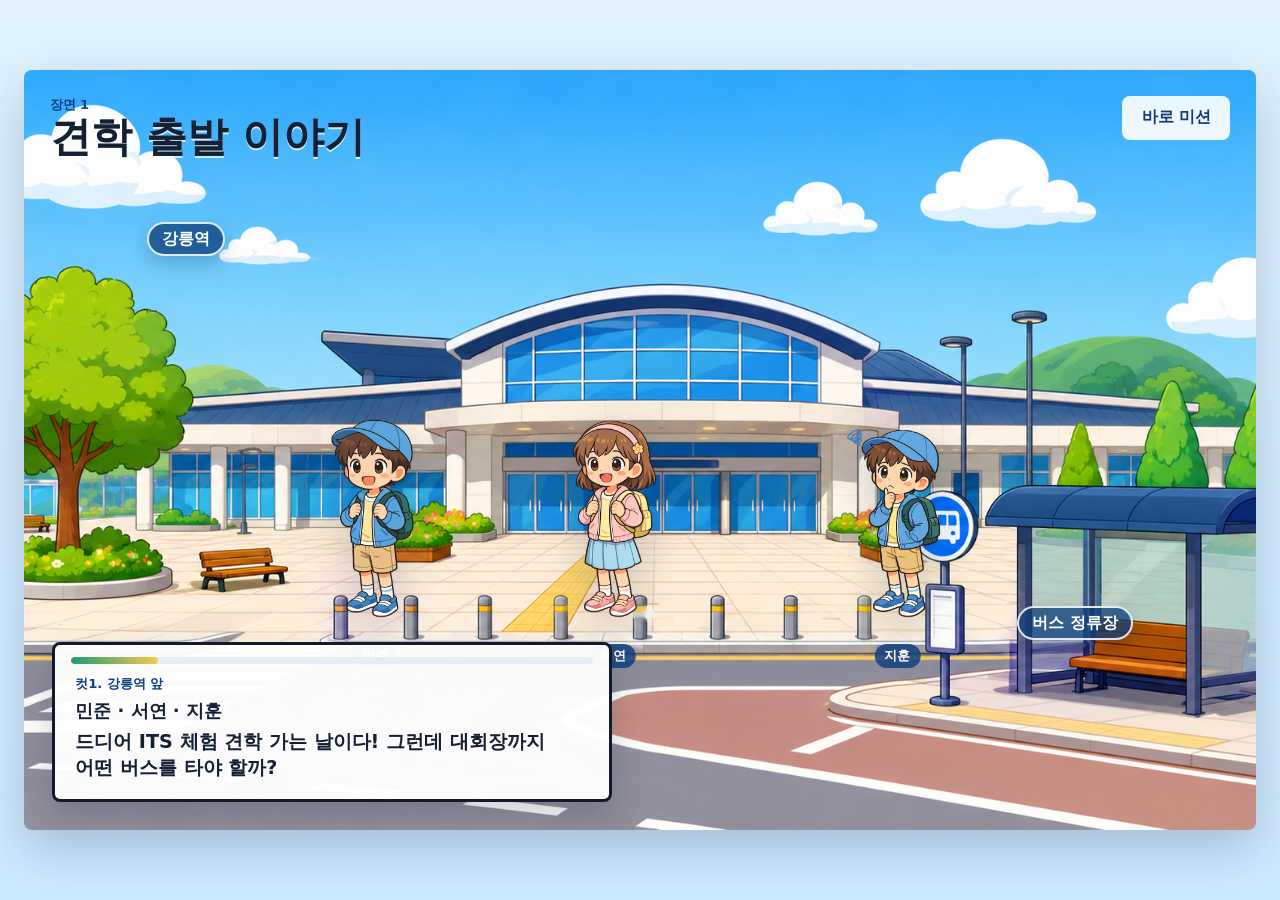
==== index.html @ 685bdf92 "Deploy lesson 1 simulation" ====
<!doctype html>
<html lang="ko">
  <head>
    <meta charset="utf-8" />
    <meta name="viewport" content="width=device-width, initial-scale=1" />
    <title>1차시 시뮬레이션 - 버스 안내 탐정</title>
    <link rel="stylesheet" href="./styles.css" />
  </head>
  <body>
    <main class="app" aria-live="polite">
      <section class="scene" aria-label="강릉역 버스 도착 안내 시뮬레이션">
        <section class="intro-scene" id="introScene" aria-label="장면 1 견학 출발 오프닝" data-cut="0">
          <img
            class="opening-bg"
            src="./assets/period1_bg_gangneung_station_busstop_16x9.png"
            alt="강릉역 앞 버스정류장"
          />

          <div class="opening-top">
            <div>
              <p class="kicker">장면 1</p>
              <h1>견학 출발 이야기</h1>
            </div>
            <button class="plain-button skip-button" type="button" id="skipOpening">바로 미션</button>
          </div>

          <div class="opening-stage" aria-label="견학 출발 애니메이션">
            <div class="opening-label station">강릉역</div>
            <div class="opening-label stop">버스 정류장</div>

            <div class="opening-students" aria-hidden="true">
              <figure class="student minjun">
                <img src="./assets/opening/scene1_student_boy_idle.png" alt="" />
                <figcaption>민준</figcaption>
              </figure>
              <figure class="student seoyeon">
                <img src="./assets/opening/scene1_student_girl_idle.png" alt="" />
                <figcaption>서연</figcaption>
              </figure>
              <figure class="student jihun">
                <img src="./assets/opening/scene1_student_boy_thinking.png" alt="" />
                <figcaption>지훈</figcaption>
              </figure>
            </div>

            <div class="question-cloud">
              <span>버스는 어디 있지?</span>
              <span>언제 도착하지?</span>
              <span>잘못 타면 어떡하지?</span>
            </div>

            <div class="opening-helper" aria-hidden="true">
              <img src="./assets/common_character_traffic_helper_default.svg" alt="" />
            </div>

            <div class="its-flow" aria-hidden="true">
              <div class="flow-node bus-node">
                <img src="./assets/opening/scene1_mini_bus_blue.png" alt="" />
                <span>버스</span>
              </div>
              <div class="flow-line first"></div>
              <img class="signal-wave wave-one" src="./assets/opening/scene1_signal_wave.png" alt="" />
              <div class="flow-node center-node">
                <img src="./assets/opening/scene1_control_center_icon.png" alt="" />
                <span>관제센터</span>
              </div>
              <div class="flow-line second"></div>
              <img class="signal-wave wave-two" src="./assets/opening/scene1_signal_wave.png" alt="" />
              <div class="flow-node board-node">
                <img src="./assets/opening/scene1_bus_arrival_board.png" alt="" />
                <span>도착 안내판</span>
              </div>
            </div>

            <div class="mission-pop">
              <img src="./assets/opening/scene1_mission_popup_cutout.png" alt="" />
              <div>
                <p>오늘의 미션</p>
                <strong>대회장으로 가는 버스를 찾아라!</strong>
                <button class="plain-button primary start-button" type="button" id="startScene">시작하기</button>
              </div>
              <img class="start-glow" src="./assets/opening/scene1_start_glow.png" alt="" />
            </div>
          </div>

          <aside class="opening-dialogue" aria-live="polite">
            <div class="opening-progress"><span id="openingProgress"></span></div>
            <p id="openingCutLabel">컷1. 강릉역 앞</p>
            <strong id="openingSpeaker">민준</strong>
            <span id="openingLine">드디어 ITS 체험 견학 가는 날이다!</span>
          </aside>
        </section>

        <section class="simulation-scene" id="simulationScene" aria-label="장면 2 시뮬레이션" hidden>
          <img
            class="scene-bg"
            src="./assets/period1_bg_gangneung_station_busstop_16x9.png"
            alt="강릉역 앞 버스정류장"
          />

          <div class="topbar">
            <div>
              <p class="kicker">장면 2</p>
              <h1>강릉역 버스 도착 안내 체험하기</h1>
            </div>
          </div>

          <div class="flow-layout">
            <section class="guide" aria-label="교통 도우미 안내">
              <div class="flow-step">안내인</div>
              <div class="guide-portrait">
                <img id="helperImage" src="./assets/common_character_traffic_helper_default.svg" alt="교통 도우미" />
              </div>
              <div class="speech">
                <p id="helperLine">안녕! 나는 강릉 교통 도우미야. 버스가 어떻게 움직이는지 같이 알아보자!</p>
              </div>
            </section>

            <section class="mission-panel" aria-label="인터랙티브 미션">
              <div class="mission-main">
                <div class="flow-step">인터랙티브</div>
                <div class="mission-head">
                  <img id="missionIcon" src="./assets/icon_objects_svg/icon_object_05.svg" alt="" />
                  <div>
                    <p id="missionKind">버스 위치 정보</p>
                    <h2 id="missionTitle">내가 탈 버스를 찾아요</h2>
                  </div>
                </div>
                <p id="missionCopy">대회장으로 가는 버스를 골라 주세요.</p>
                <div id="missionBody" class="mission-body"></div>
              </div>

              <aside class="result-panel" aria-label="결과 확인">
                <div class="result-title">
                  <span class="flow-step">결과 확인</span>
                  <div class="progress" aria-label="미션 진행률">
                    <span id="missionLabel">미션 1 / 4</span>
                    <div class="progress-track"><span id="progressBar"></span></div>
                  </div>
                </div>
                <div class="monitor" aria-label="관제센터 모니터">
                  <div class="monitor-screen">
                    <p>관제센터</p>
                    <strong id="monitorStatus">대기 중</strong>
                    <span id="monitorHint">버스 신호를 기다리고 있어요.</span>
                  </div>
                </div>
              </aside>
            </section>
          </div>
        </section>

        <div id="toast" class="toast" role="status" aria-live="assertive"></div>
      </section>
    </main>

    <script src="./script.js"></script>
  </body>
</html>
---- styles.css ----
:root {
  color-scheme: light;
  --ink: #142033;
  --muted: #536176;
  --panel: rgba(255, 255, 255, 0.95);
  --line: rgba(20, 32, 51, 0.14);
  --blue: #1269d3;
  --blue-deep: #0b3f8a;
  --green: #1d9d72;
  --yellow: #f8c94d;
  --coral: #f36c5f;
  --shadow: 0 18px 50px rgba(5, 28, 62, 0.22);
}

* {
  box-sizing: border-box;
}

html,
body {
  width: 100%;
  min-height: 100%;
  margin: 0;
}

body {
  overflow-x: hidden;
  color: var(--ink);
  background: #d7ecff;
  font-family:
    "Pretendard",
    "Noto Sans KR",
    "Malgun Gothic",
    system-ui,
    sans-serif;
}

button {
  font: inherit;
}

[hidden] {
  display: none !important;
}

.app {
  min-height: 100vh;
  display: grid;
  place-items: center;
  padding: clamp(10px, 2vw, 24px);
  background:
    linear-gradient(180deg, rgba(255, 255, 255, 0.42), rgba(255, 255, 255, 0)),
    #cdeaff;
}

.scene {
  position: relative;
  width: min(100%, 1500px);
  min-height: 760px;
  aspect-ratio: 16 / 9;
  overflow: hidden;
  border-radius: 8px;
  background: #9ed6ff;
  box-shadow: var(--shadow);
}

.intro-scene,
.simulation-scene {
  position: relative;
  min-height: 760px;
}

.intro-scene {
  min-width: 0;
  overflow: hidden;
  display: grid;
  grid-template-columns: minmax(0, 1.45fr) minmax(320px, 0.78fr);
  gap: 0;
  background: #dff1ff;
}

.intro-visual {
  position: relative;
  min-width: 0;
  overflow: hidden;
}

.intro-visual::after {
  content: "";
  position: absolute;
  inset: 0;
  background: linear-gradient(90deg, rgba(8, 28, 56, 0.02), rgba(8, 28, 56, 0.18));
  pointer-events: none;
}

.intro-visual img {
  width: 100%;
  height: 100%;
  object-fit: cover;
}

.intro-caption {
  position: absolute;
  z-index: 2;
  min-height: 36px;
  display: inline-flex;
  align-items: center;
  padding: 0 14px;
  border: 2px solid rgba(255, 255, 255, 0.86);
  border-radius: 999px;
  color: #ffffff;
  background: rgba(13, 62, 122, 0.72);
  box-shadow: 0 8px 18px rgba(2, 24, 52, 0.2);
  font-weight: 900;
}

.intro-caption.station {
  left: 12%;
  top: 18%;
}

.intro-caption.stop {
  right: 10%;
  bottom: 24%;
}

.intro-caption.display {
  right: 22%;
  bottom: 38%;
}

.intro-copy {
  min-width: 0;
  display: grid;
  align-content: center;
  gap: 18px;
  padding: clamp(28px, 4vw, 58px);
  background: rgba(255, 255, 255, 0.96);
}

.intro-copy h1 {
  margin: 2px 0 0;
  font-size: clamp(30px, 2.9vw, 42px);
  line-height: 1.06;
  letter-spacing: 0;
  word-break: keep-all;
}

.topbar h1 {
  margin: 2px 0 0;
  font-size: clamp(30px, 3.2vw, 48px);
  line-height: 1.06;
  letter-spacing: 0;
  word-break: keep-all;
}

.intro-copy p:not(.kicker) {
  margin: 0;
  color: var(--muted);
  font-size: clamp(17px, 1.45vw, 22px);
  line-height: 1.55;
  word-break: keep-all;
}

.intro-copy ul {
  display: grid;
  gap: 10px;
  margin: 0;
  padding: 0;
  list-style: none;
}

.intro-copy li {
  min-width: 0;
  min-height: 42px;
  display: flex;
  align-items: center;
  padding: 0 14px;
  border-radius: 8px;
  color: #123b72;
  background: #e8f3ff;
  font-weight: 900;
}

.simulation-scene {
  display: flex;
  flex-direction: column;
  gap: 18px;
  padding: clamp(18px, 2vw, 28px);
}

.simulation-scene::before {
  content: "";
  position: absolute;
  inset: 0;
  z-index: 1;
  background:
    linear-gradient(90deg, rgba(238, 248, 255, 0.9), rgba(238, 248, 255, 0.74) 42%, rgba(238, 248, 255, 0.86)),
    linear-gradient(180deg, rgba(255, 255, 255, 0.32), rgba(255, 255, 255, 0.16));
  pointer-events: none;
}

.scene-bg {
  position: absolute;
  inset: 0;
  width: 100%;
  height: 100%;
  object-fit: cover;
  opacity: 0.46;
  filter: saturate(0.94);
  user-select: none;
  pointer-events: none;
}

.topbar,
.flow-layout {
  position: relative;
  z-index: 2;
}

.topbar {
  display: flex;
  align-items: flex-start;
  justify-content: space-between;
  gap: 16px;
}

.kicker,
#missionKind,
.monitor-screen p,
.flow-step {
  margin: 0;
  color: var(--blue-deep);
  font-size: 13px;
  font-weight: 900;
  letter-spacing: 0;
}

.flow-layout {
  flex: 1;
  min-height: 0;
  display: grid;
  grid-template-columns: minmax(270px, 0.47fr) minmax(680px, 1fr);
  gap: clamp(14px, 1.6vw, 22px);
  align-items: stretch;
}

.guide,
.mission-panel {
  min-width: 0;
  border: 1px solid var(--line);
  border-radius: 8px;
  background: var(--panel);
  box-shadow: 0 14px 34px rgba(5, 28, 62, 0.15);
  backdrop-filter: blur(10px);
}

.flow-step {
  display: inline-flex;
  width: fit-content;
  min-height: 30px;
  align-items: center;
  padding: 0 10px;
  border-radius: 999px;
  background: #e8f3ff;
}

.guide {
  display: flex;
  flex-direction: column;
  gap: 14px;
  padding: 18px;
}

.guide-portrait {
  flex: 1;
  min-height: 260px;
  display: grid;
  place-items: end center;
}

.guide-portrait img {
  width: min(78%, 240px);
  max-height: 345px;
  object-fit: contain;
  filter: drop-shadow(0 10px 18px rgba(0, 27, 56, 0.18));
}

.speech {
  min-width: 0;
  min-height: 138px;
  padding: 17px;
  border: 3px solid #121a2b;
  border-radius: 8px;
  background: #ffffff;
  box-shadow: 0 10px 22px rgba(4, 28, 58, 0.14);
}

.speech p {
  margin: 0;
  font-size: clamp(15px, 1.18vw, 18px);
  line-height: 1.42;
  font-weight: 900;
  word-break: keep-all;
  overflow-wrap: break-word;
}

.mission-panel {
  display: grid;
  grid-template-rows: minmax(0, 1fr) auto;
  gap: 16px;
  padding: 18px;
}

.mission-main {
  min-height: 0;
  display: grid;
  grid-template-rows: auto auto auto 1fr;
  gap: 12px;
}

.mission-head {
  display: grid;
  grid-template-columns: 58px minmax(0, 1fr);
  align-items: center;
  gap: 12px;
}

.mission-head img {
  width: 58px;
  height: 58px;
  object-fit: contain;
}

h2 {
  margin: 2px 0 0;
  font-size: clamp(24px, 2.2vw, 34px);
  line-height: 1.1;
  letter-spacing: 0;
}

#missionCopy {
  min-height: 28px;
  margin: 0;
  color: var(--muted);
  font-size: 16px;
  line-height: 1.35;
  word-break: keep-all;
  overflow-wrap: break-word;
}

.mission-body {
  min-height: 0;
  display: grid;
  align-content: start;
}

.result-panel {
  min-height: 140px;
  display: grid;
  grid-template-columns: minmax(210px, 0.34fr) minmax(360px, 1fr);
  gap: 16px;
  align-items: center;
  padding: 16px;
  border: 1px solid rgba(18, 105, 211, 0.14);
  border-radius: 8px;
  background: linear-gradient(180deg, #ffffff, #f7fbff);
  box-shadow: inset 0 0 0 1px rgba(255, 255, 255, 0.72);
}

.result-title {
  display: grid;
  gap: 12px;
}

.progress {
  padding: 13px;
  border: 1px solid var(--line);
  border-radius: 8px;
  background: #ffffff;
}

.progress span:first-child {
  display: block;
  margin-bottom: 9px;
  font-weight: 900;
}

.progress-track {
  height: 12px;
  overflow: hidden;
  border-radius: 999px;
  background: #e6edf5;
}

.progress-track span {
  display: block;
  width: 25%;
  height: 100%;
  border-radius: inherit;
  background: linear-gradient(90deg, var(--green), var(--yellow));
  transition: width 240ms ease;
}

.monitor {
  position: relative;
  width: 100%;
  min-height: 104px;
  border: 6px solid #1873d1;
  border-radius: 18px;
  background: linear-gradient(180deg, #ffffff, #eef7ff);
  box-shadow:
    inset 0 0 0 4px #d8efff,
    0 12px 24px rgba(7, 47, 94, 0.14);
}

.monitor::before {
  content: "";
  position: absolute;
  top: -18px;
  left: 50%;
  width: 122px;
  height: 24px;
  border-radius: 14px 14px 6px 6px;
  background: #0d62b8;
  transform: translateX(-50%);
  box-shadow: inset 0 -4px 0 rgba(0, 0, 0, 0.12);
}

.monitor::after {
  content: "";
  position: absolute;
  top: -9px;
  left: 50%;
  width: 9px;
  height: 9px;
  border-radius: 50%;
  background: var(--green);
  transform: translateX(-50%);
  box-shadow:
    -24px 0 0 var(--yellow),
    24px 0 0 var(--coral);
}

.monitor-screen {
  position: absolute;
  inset: 16% 10% 12%;
  display: grid;
  align-content: center;
  gap: 3px;
  text-align: center;
}

.monitor-screen strong {
  color: var(--blue-deep);
  font-size: clamp(20px, 2.1vw, 30px);
}

.monitor-screen span {
  color: var(--muted);
  font-size: clamp(12px, 1.1vw, 15px);
  line-height: 1.25;
}

.bus-grid {
  display: grid;
  grid-template-columns: repeat(3, minmax(0, 1fr));
  gap: 14px;
  align-self: start;
  align-content: start;
}

.bus-card,
.choice-card,
.signal-button,
.word-card,
.slot,
.plain-button {
  border: 0;
  border-radius: 8px;
  cursor: pointer;
  transition:
    transform 160ms ease,
    box-shadow 160ms ease,
    border-color 160ms ease,
    background-color 160ms ease;
}

.bus-card {
  min-height: 230px;
  display: grid;
  align-content: center;
  justify-items: center;
  gap: 10px;
  padding: 18px 12px;
  color: #0b3368;
  background: #ffffff;
  border: 2px solid #d2e1f1;
  box-shadow: 0 7px 18px rgba(18, 105, 211, 0.14);
}

.bus-card:hover,
.choice-card:hover,
.signal-button:hover,
.word-card:hover,
.plain-button:hover {
  transform: translateY(-2px);
}

.bus-icon {
  position: relative;
  width: 86px;
  height: 46px;
  border-radius: 12px 12px 8px 8px;
  background: linear-gradient(180deg, #2a89ee, #0f5ebd);
  box-shadow: inset 0 -6px 0 rgba(3, 33, 88, 0.12);
}

.bus-card:nth-child(2) .bus-icon {
  background: linear-gradient(180deg, #f9bd40, #e4792d);
}

.bus-card:nth-child(3) .bus-icon {
  background: linear-gradient(180deg, #48c28a, #14745d);
}

.bus-icon::before,
.bus-icon::after {
  content: "";
  position: absolute;
  bottom: -7px;
  width: 14px;
  height: 14px;
  border-radius: 50%;
  background: #1f2d44;
  box-shadow: inset 0 0 0 3px #cad5df;
}

.bus-icon::before {
  left: 12px;
}

.bus-icon::after {
  right: 12px;
}

.bus-window {
  position: absolute;
  top: 8px;
  left: 9px;
  right: 9px;
  height: 16px;
  border-radius: 4px;
  background: repeating-linear-gradient(90deg, #d8f3ff 0 15px, #88c6eb 15px 19px);
}

.bus-card strong {
  font-size: 23px;
}

.bus-card span {
  color: var(--muted);
  font-size: 14px;
}

.map-board {
  min-height: 300px;
  display: grid;
  grid-template-columns: 1fr 160px;
  gap: 14px;
}

.route-map {
  position: relative;
  min-height: 300px;
  overflow: hidden;
  border: 2px solid #c9d9e9;
  border-radius: 8px;
  background:
    linear-gradient(rgba(255, 255, 255, 0.72), rgba(255, 255, 255, 0.72)),
    url("./assets/road_tiles_svg/road_tile_04.svg") center / cover;
}

.signal-line {
  position: absolute;
  left: 24%;
  top: 50%;
  width: 58%;
  height: 5px;
  opacity: 0;
  background: repeating-linear-gradient(90deg, var(--yellow) 0 14px, transparent 14px 24px);
  transform: translateY(-50%);
  transition: opacity 180ms ease;
}

.signal-line.is-active {
  opacity: 1;
  animation: signalMove 800ms linear infinite;
}

@keyframes signalMove {
  from {
    background-position-x: 0;
  }

  to {
    background-position-x: 48px;
  }
}

.signal-button {
  position: absolute;
  width: 86px;
  height: 78px;
  display: grid;
  place-items: center;
  color: #0e315f;
  background: #ffffff;
  border: 2px solid #bfd7ee;
  box-shadow: 0 8px 18px rgba(14, 49, 95, 0.16);
}

.signal-button img {
  width: 48px;
  height: 48px;
}

.signal-button[data-target="bus"] {
  left: 8%;
  top: 50%;
  transform: translateY(-50%);
}

.signal-button[data-target="center"] {
  left: 42%;
  top: 18%;
}

.signal-button[data-target="display"] {
  right: 8%;
  bottom: 18%;
}

.signal-button.is-done {
  border-color: var(--green);
  background: #e9fff5;
}

.signal-list {
  display: grid;
  gap: 8px;
  align-content: center;
}

.signal-list div {
  min-height: 50px;
  padding: 11px;
  border-radius: 8px;
  color: var(--muted);
  background: #eef5fb;
  font-weight: 900;
}

.signal-list .is-on {
  color: #0a5b42;
  background: #dbfff1;
}

.sign-panel {
  display: grid;
  grid-template-columns: 1fr;
  gap: 12px;
  align-content: start;
}

.display-board {
  min-height: 108px;
  padding: 14px;
  border: 4px solid #2d4164;
  border-radius: 8px;
  color: #f8e46c;
  background: #172238;
  box-shadow: inset 0 0 18px rgba(0, 0, 0, 0.3);
}

.slots {
  display: grid;
  grid-template-columns: repeat(4, minmax(0, 1fr));
  gap: 9px;
}

.slot {
  min-height: 64px;
  display: grid;
  place-items: center;
  border: 2px dashed rgba(248, 228, 108, 0.46);
  color: #fff5b0;
  background: rgba(255, 255, 255, 0.05);
  font-weight: 900;
  text-align: center;
}

.slot.is-filled {
  border-style: solid;
  background: rgba(248, 228, 108, 0.14);
}

.card-tray {
  display: grid;
  grid-template-columns: repeat(4, minmax(0, 1fr));
  gap: 9px;
}

.word-card {
  min-height: 58px;
  padding: 8px;
  color: #442500;
  background: #ffe087;
  box-shadow: 0 6px 14px rgba(131, 77, 10, 0.16);
  font-weight: 900;
}

.word-card[aria-disabled="true"] {
  opacity: 0.42;
  cursor: default;
  transform: none;
}

.sign-actions {
  display: flex;
  gap: 8px;
}

.plain-button {
  min-height: 44px;
  padding: 0 16px;
  color: #123b72;
  background: #e8f1fb;
  font-weight: 900;
}

.plain-button.primary {
  color: #ffffff;
  background: var(--blue);
}

.start-button {
  width: fit-content;
  min-height: 52px;
  padding: 0 22px;
  font-size: 18px;
}

.choice-grid {
  display: grid;
  grid-template-columns: repeat(2, minmax(0, 1fr));
  gap: 14px;
  align-content: start;
}

.choice-card {
  min-height: 220px;
  display: grid;
  align-content: center;
  justify-items: center;
  gap: 12px;
  padding: 16px;
  color: var(--ink);
  text-align: center;
  background: #ffffff;
  border: 2px solid #d5e2ef;
  box-shadow: 0 7px 18px rgba(18, 105, 211, 0.14);
}

.choice-card img {
  width: 70px;
  height: 70px;
  object-fit: contain;
}

.choice-card strong {
  font-size: 20px;
}

.choice-card span {
  color: var(--muted);
  font-size: 15px;
  line-height: 1.35;
}

.finish {
  min-height: 230px;
  display: grid;
  grid-template-columns: 150px 1fr;
  align-items: center;
  gap: 18px;
}

.finish img {
  width: 150px;
  height: 150px;
  object-fit: contain;
}

.finish strong {
  display: block;
  margin-bottom: 8px;
  font-size: 30px;
}

.finish p {
  margin: 0 0 14px;
  color: var(--muted);
  line-height: 1.35;
}

.toast {
  position: absolute;
  left: 50%;
  top: 104px;
  z-index: 10;
  max-width: min(520px, calc(100% - 32px));
  padding: 12px 16px;
  border-radius: 8px;
  color: #ffffff;
  background: rgba(20, 32, 51, 0.92);
  box-shadow: 0 12px 26px rgba(12, 25, 44, 0.22);
  transform: translate(-50%, -10px);
  opacity: 0;
  pointer-events: none;
  transition:
    opacity 160ms ease,
    transform 160ms ease;
  font-weight: 900;
  text-align: center;
}

.toast.is-visible {
  opacity: 1;
  transform: translate(-50%, 0);
}

.pulse {
  animation: pulse 520ms ease;
}

@keyframes pulse {
  0%,
  100% {
    transform: scale(1);
  }

  50% {
    transform: scale(1.03);
  }
}

@media (max-width: 1120px) {
  .scene,
  .intro-scene,
  .simulation-scene {
    min-height: 920px;
    aspect-ratio: auto;
  }

  .intro-scene {
    grid-template-columns: 1fr;
  }

  .intro-visual {
    min-height: 480px;
  }

  .flow-layout {
    grid-template-columns: minmax(220px, 0.72fr) minmax(480px, 1fr);
  }

  .guide-portrait {
    min-height: 190px;
  }

  .guide-portrait img {
    width: min(66%, 190px);
  }

  .result-panel {
    grid-template-columns: 1fr;
  }
}

@media (max-width: 760px) {
  .app {
    padding: 0;
  }

  .scene,
  .intro-scene,
  .simulation-scene {
    width: 100%;
    min-height: 100vh;
    border-radius: 0;
    aspect-ratio: auto;
  }

  .intro-visual {
    min-height: 330px;
  }

  .intro-copy {
    padding: 22px 16px 28px;
  }

  .intro-copy h1,
  .topbar h1 {
    font-size: 25px;
  }

  .intro-copy p:not(.kicker) {
    font-size: 16px;
  }

  .intro-caption {
    min-height: 30px;
    padding: 0 10px;
    font-size: 13px;
  }

  .intro-caption.stop {
    display: none;
  }

  .intro-caption.display {
    display: none;
  }

  .simulation-scene {
    padding: 14px;
  }

  .simulation-scene::before {
    background: rgba(238, 248, 255, 0.88);
  }

  .scene-bg {
    height: 280px;
    object-position: center top;
  }

  .flow-layout {
    display: flex;
    flex-direction: column;
    gap: 12px;
  }

  .guide,
  .mission-panel {
    padding: 14px;
  }

  .guide {
    display: grid;
    grid-template-columns: 72px 1fr;
    align-items: center;
  }

  .guide .flow-step {
    grid-column: 1 / -1;
  }

  .guide-portrait {
    min-height: 96px;
    place-items: center;
  }

  .guide-portrait img {
    width: 72px;
  }

  .speech {
    min-height: 82px;
    padding: 12px;
  }

  .speech p {
    font-size: 13px;
    word-break: normal;
    overflow-wrap: anywhere;
    line-break: anywhere;
  }

  .mission-panel {
    display: grid;
    grid-template-rows: auto auto;
  }

  .mission-head {
    grid-template-columns: 44px 1fr;
  }

  .mission-head img {
    width: 44px;
    height: 44px;
  }

  h2 {
    font-size: 23px;
  }

  #missionCopy {
    font-size: 14px;
    word-break: normal;
    overflow-wrap: anywhere;
    line-break: anywhere;
  }

  .bus-grid,
  .choice-grid {
    grid-template-columns: 1fr;
  }

  .bus-card {
    min-height: 88px;
    grid-template-columns: 92px 1fr;
    justify-items: start;
    text-align: left;
  }

  .map-board {
    grid-template-columns: 1fr;
    min-height: auto;
  }

  .route-map {
    min-height: 220px;
  }

  .signal-list,
  .card-tray,
  .slots {
    grid-template-columns: repeat(2, minmax(0, 1fr));
  }

  .result-panel {
    grid-template-columns: 1fr;
    min-height: auto;
  }

  .monitor {
    min-height: 96px;
  }

  .choice-card {
    min-height: 150px;
  }

  .finish {
    min-height: 160px;
    grid-template-columns: 96px 1fr;
  }

  .finish img {
    width: 96px;
    height: 96px;
  }
}

.intro-scene {
  position: relative;
  min-width: 0;
  min-height: 760px;
  display: block;
  overflow: hidden;
  background: #9ed6ff;
}

.opening-bg {
  position: absolute;
  inset: 0;
  width: 100%;
  height: 100%;
  object-fit: cover;
  user-select: none;
  pointer-events: none;
}

.opening-top {
  position: absolute;
  top: clamp(18px, 2vw, 28px);
  left: clamp(18px, 2vw, 28px);
  right: clamp(18px, 2vw, 28px);
  z-index: 8;
  display: flex;
  align-items: flex-start;
  justify-content: space-between;
  gap: 16px;
}

.opening-top h1 {
  margin: 2px 0 0;
  font-size: clamp(30px, 3.2vw, 48px);
  line-height: 1.05;
  letter-spacing: 0;
  text-shadow: 0 2px 0 rgba(255, 255, 255, 0.72);
}

.skip-button {
  min-width: 108px;
  background: rgba(255, 255, 255, 0.9);
}

.opening-stage {
  position: absolute;
  inset: 0;
  z-index: 2;
}

.opening-label {
  position: absolute;
  z-index: 3;
  min-height: 34px;
  display: inline-flex;
  align-items: center;
  padding: 0 13px;
  border: 2px solid rgba(255, 255, 255, 0.86);
  border-radius: 999px;
  color: #ffffff;
  background: rgba(13, 62, 122, 0.76);
  box-shadow: 0 8px 18px rgba(2, 24, 52, 0.2);
  font-weight: 900;
}

.opening-label.station {
  left: 10%;
  top: 20%;
}

.opening-label.stop {
  right: 10%;
  bottom: 25%;
}

.opening-students {
  position: absolute;
  left: 50%;
  bottom: 162px;
  z-index: 5;
  width: min(760px, 58vw);
  height: 285px;
  transform: translateX(-50%);
}

.student {
  position: absolute;
  bottom: 0;
  margin: 0;
  display: grid;
  justify-items: center;
  gap: 4px;
  opacity: 1;
  transform: translateY(0);
  transition:
    opacity 420ms ease,
    transform 420ms ease;
}

.student img {
  height: 230px;
  object-fit: contain;
  filter: drop-shadow(0 10px 20px rgba(1, 31, 62, 0.2));
}

.student figcaption {
  min-height: 24px;
  display: inline-flex;
  align-items: center;
  padding: 0 10px;
  border-radius: 999px;
  color: #ffffff;
  background: rgba(15, 65, 128, 0.84);
  font-size: 13px;
  font-weight: 900;
}

.student.minjun {
  left: 4%;
  animation: enterLeft 520ms ease-out both;
}

.student.seoyeon {
  left: 36%;
  animation: enterBottom 520ms 90ms ease-out both;
}

.student.jihun {
  right: 5%;
  animation: enterRight 520ms 180ms ease-out both;
}

@keyframes enterLeft {
  from {
    opacity: 0;
    transform: translateX(-120px);
  }
}

@keyframes enterRight {
  from {
    opacity: 0;
    transform: translateX(120px);
  }
}

@keyframes enterBottom {
  from {
    opacity: 0;
    transform: translateY(80px);
  }
}

.question-cloud {
  position: absolute;
  left: 50%;
  top: 120px;
  z-index: 7;
  width: min(760px, calc(100% - 80px));
  display: grid;
  grid-template-columns: repeat(3, minmax(0, 1fr));
  gap: 12px;
  opacity: 0;
  transform: translate(-50%, -14px);
  transition:
    opacity 360ms ease,
    transform 360ms ease;
}

.question-cloud span {
  min-height: 58px;
  display: grid;
  place-items: center;
  padding: 10px;
  border: 3px solid #121a2b;
  border-radius: 8px;
  background: rgba(255, 255, 255, 0.96);
  box-shadow: 0 12px 24px rgba(4, 28, 58, 0.16);
  font-weight: 900;
  text-align: center;
}

.opening-helper {
  position: absolute;
  left: 5%;
  bottom: 150px;
  z-index: 6;
  opacity: 0;
  transform: translateX(-150px);
  transition:
    opacity 420ms ease,
    transform 520ms ease;
}

.opening-helper img {
  height: 270px;
  object-fit: contain;
  filter: drop-shadow(0 12px 24px rgba(0, 27, 56, 0.2));
}

.its-flow {
  position: absolute;
  left: 16%;
  right: 7%;
  top: 205px;
  z-index: 7;
  min-height: 210px;
  display: grid;
  grid-template-columns: 160px 1fr 185px 1fr 165px;
  align-items: center;
  gap: 8px;
  opacity: 0;
  transform: translateY(18px);
  transition:
    opacity 420ms ease,
    transform 520ms ease;
}

.flow-node {
  display: grid;
  justify-items: center;
  gap: 6px;
  padding: 12px;
  border-radius: 8px;
  background: rgba(255, 255, 255, 0.95);
  box-shadow: 0 12px 24px rgba(7, 47, 94, 0.16);
}

.flow-node img {
  width: 100%;
  max-height: 115px;
  object-fit: contain;
}

.flow-node span {
  color: var(--blue-deep);
  font-weight: 900;
}

.flow-line {
  height: 7px;
  border-radius: 999px;
  background: linear-gradient(90deg, var(--yellow), #4fc3ff, var(--green));
  transform-origin: left center;
  transform: scaleX(0);
}

.signal-wave {
  position: absolute;
  width: 92px;
  opacity: 0;
  filter: drop-shadow(0 8px 16px rgba(18, 105, 211, 0.18));
}

.wave-one {
  left: 21%;
  top: 38%;
}

.wave-two {
  right: 23%;
  top: 38%;
}

.mission-pop {
  position: absolute;
  right: 4%;
  bottom: 105px;
  z-index: 9;
  width: min(440px, 34vw);
  min-height: 214px;
  display: grid;
  place-items: center;
  opacity: 0;
  transform: translateY(28px) scale(0.96);
  pointer-events: none;
  transition:
    opacity 420ms ease,
    transform 520ms ease;
}

.mission-pop > img:first-child {
  position: absolute;
  inset: 0;
  width: 100%;
  height: 100%;
  object-fit: contain;
}

.mission-pop > div {
  position: relative;
  z-index: 2;
  width: 68%;
  display: grid;
  justify-items: center;
  gap: 12px;
  margin-top: 42px;
  text-align: center;
}

.mission-pop p {
  position: absolute;
  width: 1px;
  height: 1px;
  overflow: hidden;
  clip: rect(0 0 0 0);
  white-space: nowrap;
}

.mission-pop strong {
  max-width: 100%;
  font-size: clamp(17px, 1.35vw, 22px);
  line-height: 1.25;
  word-break: keep-all;
}

.start-glow {
  position: absolute;
  left: 50%;
  bottom: -30px;
  width: 70%;
  transform: translateX(-50%);
  pointer-events: none;
  animation: glowSweep 1.5s ease-in-out infinite;
}

@keyframes glowSweep {
  0%,
  100% {
    opacity: 0.45;
    transform: translateX(-50%) scale(0.96);
  }

  50% {
    opacity: 1;
    transform: translateX(-50%) scale(1.05);
  }
}

.opening-dialogue {
  position: absolute;
  left: clamp(18px, 2.2vw, 34px);
  bottom: clamp(18px, 2.2vw, 34px);
  z-index: 10;
  width: min(560px, calc(100% - 68px));
  min-height: 148px;
  display: grid;
  align-content: center;
  gap: 6px;
  padding: 18px 20px;
  border: 3px solid #121a2b;
  border-radius: 8px;
  background: rgba(255, 255, 255, 0.96);
  box-shadow: 0 14px 30px rgba(4, 28, 58, 0.18);
}

.opening-progress {
  position: absolute;
  left: 16px;
  right: 16px;
  top: 12px;
  height: 7px;
  overflow: hidden;
  border-radius: 999px;
  background: #e6edf5;
}

.opening-progress span {
  display: block;
  width: 0;
  height: 100%;
  border-radius: inherit;
  background: linear-gradient(90deg, var(--green), var(--yellow));
  transition: width 320ms ease;
}

#openingCutLabel {
  margin: 12px 0 0;
  color: var(--blue-deep);
  font-size: 13px;
  font-weight: 900;
}

#openingSpeaker {
  font-size: 18px;
}

#openingLine {
  min-height: 38px;
  font-size: clamp(19px, 1.5vw, 24px);
  line-height: 1.35;
  font-weight: 900;
  word-break: keep-all;
}

.intro-scene[data-cut="1"] .question-cloud {
  opacity: 1;
  transform: translate(-50%, 0);
}

.intro-scene[data-cut="1"] .student {
  transform: translateY(10px);
}

.intro-scene[data-cut="2"] .opening-helper,
.intro-scene[data-cut="3"] .opening-helper,
.intro-scene[data-cut="4"] .opening-helper,
.intro-scene[data-cut="5"] .opening-helper {
  opacity: 1;
  transform: translateX(0);
}

.intro-scene[data-cut="2"] .student {
  opacity: 0.42;
  transform: translateY(12px) scale(0.98);
}

.intro-scene[data-cut="3"] .student {
  opacity: 0;
  transform: translateY(18px) scale(0.96);
}

.intro-scene[data-cut="3"] .its-flow,
.intro-scene[data-cut="4"] .its-flow,
.intro-scene[data-cut="5"] .its-flow {
  opacity: 1;
  transform: translateY(0);
}

.intro-scene[data-cut="3"] .flow-line.first,
.intro-scene[data-cut="4"] .flow-line.first,
.intro-scene[data-cut="5"] .flow-line.first {
  animation: lineFill 900ms ease forwards;
}

.intro-scene[data-cut="3"] .flow-line.second,
.intro-scene[data-cut="4"] .flow-line.second,
.intro-scene[data-cut="5"] .flow-line.second {
  animation: lineFill 900ms 700ms ease forwards;
}

.intro-scene[data-cut="3"] .signal-wave,
.intro-scene[data-cut="4"] .signal-wave,
.intro-scene[data-cut="5"] .signal-wave {
  animation: wavePop 1.4s ease-in-out infinite;
}

.intro-scene[data-cut="4"] .student,
.intro-scene[data-cut="5"] .student {
  opacity: 1;
}

.intro-scene[data-cut="5"] .mission-pop {
  opacity: 1;
  transform: translateY(0) scale(1);
  pointer-events: auto;
}

.intro-scene[data-cut="5"] .start-button {
  animation: startPulse 1.05s ease-in-out infinite;
}

@keyframes lineFill {
  to {
    transform: scaleX(1);
  }
}

@keyframes wavePop {
  0%,
  100% {
    opacity: 0.25;
    transform: scale(0.9);
  }

  50% {
    opacity: 1;
    transform: scale(1.08);
  }
}

@keyframes startPulse {
  0%,
  100% {
    transform: scale(1);
  }

  50% {
    transform: scale(1.08);
  }
}

@media (max-width: 760px) {
  .opening-bg {
    height: 100%;
    object-position: center top;
  }

  .opening-top {
    top: 14px;
    left: 14px;
    right: 14px;
  }

  .opening-top h1 {
    font-size: 25px;
  }

  .skip-button {
    min-width: 88px;
    min-height: 40px;
    padding: 0 10px;
  }

  .opening-label.stop {
    display: none;
  }

  .opening-students {
    width: 100%;
    height: 180px;
    bottom: 235px;
  }

  .student img {
    height: 136px;
  }

  .student.minjun {
    left: 4%;
  }

  .student.seoyeon {
    left: 36%;
  }

  .student.jihun {
    right: 3%;
  }

  .question-cloud {
    top: 92px;
    width: calc(100% - 28px);
    grid-template-columns: 1fr;
    gap: 8px;
  }

  .question-cloud span {
    min-height: 40px;
    font-size: 14px;
  }

  .opening-helper {
    left: 4%;
    bottom: 248px;
  }

  .opening-helper img {
    height: 154px;
  }

  .its-flow {
    left: 14px;
    right: 14px;
    top: 180px;
    min-height: 150px;
    grid-template-columns: 1fr 36px 1fr 36px 1fr;
    gap: 4px;
  }

  .flow-node {
    padding: 8px;
  }

  .flow-node img {
    max-height: 64px;
  }

  .flow-node span {
    font-size: 12px;
  }

  .signal-wave {
    width: 50px;
  }

  .wave-one {
    left: 24%;
  }

  .wave-two {
    right: 24%;
  }

  .mission-pop {
    right: 14px;
    left: 14px;
    bottom: 178px;
    width: auto;
    min-height: 170px;
  }

  .mission-pop > div {
    width: min(220px, 62%);
    gap: 8px;
    margin-top: 30px;
  }

  .mission-pop strong {
    font-size: 15px;
  }

  .opening-dialogue {
    left: 14px;
    right: 14px;
    bottom: 14px;
    width: auto;
    min-height: 142px;
    padding: 18px 14px 14px;
  }

  #openingLine {
    font-size: 17px;
  }
}
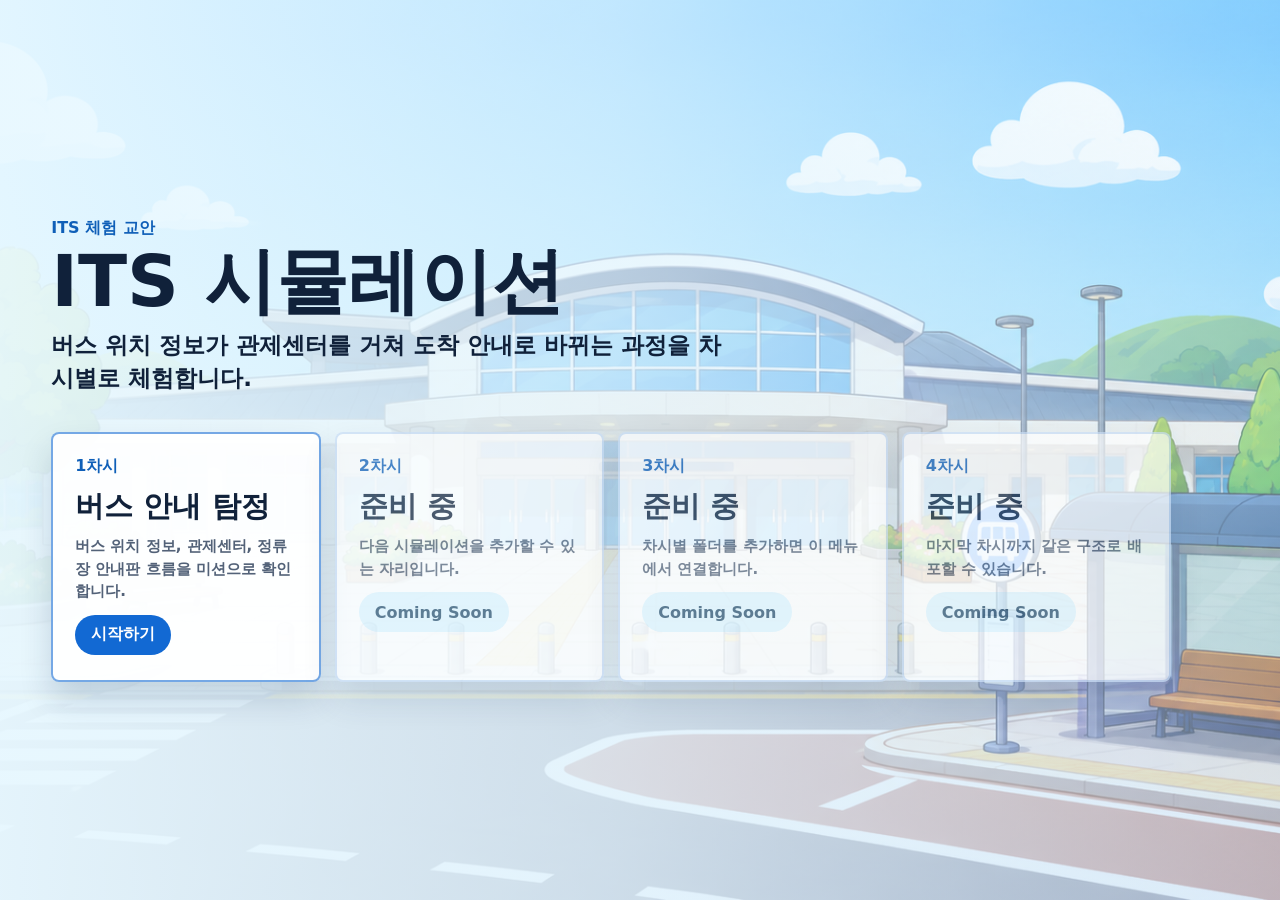
==== commit 6bad7c05: "Structure site for multi-lesson Pages" ====
--- a/index.html
+++ b/index.html
@@ -3,157 +3,53 @@
   <head>
     <meta charset="utf-8" />
     <meta name="viewport" content="width=device-width, initial-scale=1" />
-    <title>1차시 시뮬레이션 - 버스 안내 탐정</title>
-    <link rel="stylesheet" href="./styles.css" />
+    <title>ITS 시뮬레이션</title>
+    <link rel="stylesheet" href="./site.css" />
   </head>
   <body>
-    <main class="app" aria-live="polite">
-      <section class="scene" aria-label="강릉역 버스 도착 안내 시뮬레이션">
-        <section class="intro-scene" id="introScene" aria-label="장면 1 견학 출발 오프닝" data-cut="0">
-          <img
-            class="opening-bg"
-            src="./assets/period1_bg_gangneung_station_busstop_16x9.png"
-            alt="강릉역 앞 버스정류장"
-          />
+    <main class="hub">
+      <section class="hero" aria-label="ITS 시뮬레이션 차시 선택">
+        <img class="hero-bg" src="./lesson1/assets/period1_bg_gangneung_station_busstop_16x9.png" alt="" />
+        <div class="hero-overlay"></div>
 
-          <div class="opening-top">
-            <div>
-              <p class="kicker">장면 1</p>
-              <h1>견학 출발 이야기</h1>
-            </div>
-            <button class="plain-button skip-button" type="button" id="skipOpening">바로 미션</button>
-          </div>
+        <div class="hub-shell">
+          <header class="hub-header">
+            <p>ITS 체험 교안</p>
+            <h1>ITS 시뮬레이션</h1>
+            <span>버스 위치 정보가 관제센터를 거쳐 도착 안내로 바뀌는 과정을 차시별로 체험합니다.</span>
+          </header>
 
-          <div class="opening-stage" aria-label="견학 출발 애니메이션">
-            <div class="opening-label station">강릉역</div>
-            <div class="opening-label stop">버스 정류장</div>
+          <section class="lesson-grid" aria-label="차시 목록">
+            <a class="lesson-card active" href="./lesson1/">
+              <span>1차시</span>
+              <strong>버스 안내 탐정</strong>
+              <p>버스 위치 정보, 관제센터, 정류장 안내판 흐름을 미션으로 확인합니다.</p>
+              <em>시작하기</em>
+            </a>
 
-            <div class="opening-students" aria-hidden="true">
-              <figure class="student minjun">
-                <img src="./assets/opening/scene1_student_boy_idle.png" alt="" />
-                <figcaption>민준</figcaption>
-              </figure>
-              <figure class="student seoyeon">
-                <img src="./assets/opening/scene1_student_girl_idle.png" alt="" />
-                <figcaption>서연</figcaption>
-              </figure>
-              <figure class="student jihun">
-                <img src="./assets/opening/scene1_student_boy_thinking.png" alt="" />
-                <figcaption>지훈</figcaption>
-              </figure>
-            </div>
+            <article class="lesson-card locked">
+              <span>2차시</span>
+              <strong>준비 중</strong>
+              <p>다음 시뮬레이션을 추가할 수 있는 자리입니다.</p>
+              <em>Coming Soon</em>
+            </article>
 
-            <div class="question-cloud">
-              <span>버스는 어디 있지?</span>
-              <span>언제 도착하지?</span>
-              <span>잘못 타면 어떡하지?</span>
-            </div>
+            <article class="lesson-card locked">
+              <span>3차시</span>
+              <strong>준비 중</strong>
+              <p>차시별 폴더를 추가하면 이 메뉴에서 연결합니다.</p>
+              <em>Coming Soon</em>
+            </article>
 
-            <div class="opening-helper" aria-hidden="true">
-              <img src="./assets/common_character_traffic_helper_default.svg" alt="" />
-            </div>
-
-            <div class="its-flow" aria-hidden="true">
-              <div class="flow-node bus-node">
-                <img src="./assets/opening/scene1_mini_bus_blue.png" alt="" />
-                <span>버스</span>
-              </div>
-              <div class="flow-line first"></div>
-              <img class="signal-wave wave-one" src="./assets/opening/scene1_signal_wave.png" alt="" />
-              <div class="flow-node center-node">
-                <img src="./assets/opening/scene1_control_center_icon.png" alt="" />
-                <span>관제센터</span>
-              </div>
-              <div class="flow-line second"></div>
-              <img class="signal-wave wave-two" src="./assets/opening/scene1_signal_wave.png" alt="" />
-              <div class="flow-node board-node">
-                <img src="./assets/opening/scene1_bus_arrival_board.png" alt="" />
-                <span>도착 안내판</span>
-              </div>
-            </div>
-
-            <div class="mission-pop">
-              <img src="./assets/opening/scene1_mission_popup_cutout.png" alt="" />
-              <div>
-                <p>오늘의 미션</p>
-                <strong>대회장으로 가는 버스를 찾아라!</strong>
-                <button class="plain-button primary start-button" type="button" id="startScene">시작하기</button>
-              </div>
-              <img class="start-glow" src="./assets/opening/scene1_start_glow.png" alt="" />
-            </div>
-          </div>
-
-          <aside class="opening-dialogue" aria-live="polite">
-            <div class="opening-progress"><span id="openingProgress"></span></div>
-            <p id="openingCutLabel">컷1. 강릉역 앞</p>
-            <strong id="openingSpeaker">민준</strong>
-            <span id="openingLine">드디어 ITS 체험 견학 가는 날이다!</span>
-          </aside>
-        </section>
-
-        <section class="simulation-scene" id="simulationScene" aria-label="장면 2 시뮬레이션" hidden>
-          <img
-            class="scene-bg"
-            src="./assets/period1_bg_gangneung_station_busstop_16x9.png"
-            alt="강릉역 앞 버스정류장"
-          />
-
-          <div class="topbar">
-            <div>
-              <p class="kicker">장면 2</p>
-              <h1>강릉역 버스 도착 안내 체험하기</h1>
-            </div>
-          </div>
-
-          <div class="flow-layout">
-            <section class="guide" aria-label="교통 도우미 안내">
-              <div class="flow-step">안내인</div>
-              <div class="guide-portrait">
-                <img id="helperImage" src="./assets/common_character_traffic_helper_default.svg" alt="교통 도우미" />
-              </div>
-              <div class="speech">
-                <p id="helperLine">안녕! 나는 강릉 교통 도우미야. 버스가 어떻게 움직이는지 같이 알아보자!</p>
-              </div>
-            </section>
-
-            <section class="mission-panel" aria-label="인터랙티브 미션">
-              <div class="mission-main">
-                <div class="flow-step">인터랙티브</div>
-                <div class="mission-head">
-                  <img id="missionIcon" src="./assets/icon_objects_svg/icon_object_05.svg" alt="" />
-                  <div>
-                    <p id="missionKind">버스 위치 정보</p>
-                    <h2 id="missionTitle">내가 탈 버스를 찾아요</h2>
-                  </div>
-                </div>
-                <p id="missionCopy">대회장으로 가는 버스를 골라 주세요.</p>
-                <div id="missionBody" class="mission-body"></div>
-              </div>
-
-              <aside class="result-panel" aria-label="결과 확인">
-                <div class="result-title">
-                  <span class="flow-step">결과 확인</span>
-                  <div class="progress" aria-label="미션 진행률">
-                    <span id="missionLabel">미션 1 / 4</span>
-                    <div class="progress-track"><span id="progressBar"></span></div>
-                  </div>
-                </div>
-                <div class="monitor" aria-label="관제센터 모니터">
-                  <div class="monitor-screen">
-                    <p>관제센터</p>
-                    <strong id="monitorStatus">대기 중</strong>
-                    <span id="monitorHint">버스 신호를 기다리고 있어요.</span>
-                  </div>
-                </div>
-              </aside>
-            </section>
-          </div>
-        </section>
-
-        <div id="toast" class="toast" role="status" aria-live="assertive"></div>
+            <article class="lesson-card locked">
+              <span>4차시</span>
+              <strong>준비 중</strong>
+              <p>마지막 차시까지 같은 구조로 배포할 수 있습니다.</p>
+              <em>Coming Soon</em>
+            </article>
+          </section>
+        </div>
       </section>
     </main>
-
-    <script src="./script.js"></script>
   </body>
 </html>
--- a/site.css
+++ b/site.css
@@ -0,0 +1,178 @@
+:root {
+  color-scheme: light;
+  --ink: #10213a;
+  --blue: #1269d3;
+  --cyan: #dff5ff;
+  --green: #27a67a;
+  --yellow: #ffd33d;
+}
+
+* {
+  box-sizing: border-box;
+}
+
+body {
+  margin: 0;
+  min-height: 100vh;
+  color: var(--ink);
+  font-family:
+    "Pretendard",
+    "Apple SD Gothic Neo",
+    "Malgun Gothic",
+    system-ui,
+    sans-serif;
+  background: #d9f0ff;
+}
+
+.hub {
+  min-height: 100vh;
+}
+
+.hero {
+  position: relative;
+  min-height: 100vh;
+  overflow: hidden;
+  display: grid;
+  align-items: center;
+  padding: clamp(20px, 4vw, 56px);
+}
+
+.hero-bg {
+  position: absolute;
+  inset: 0;
+  width: 100%;
+  height: 100%;
+  object-fit: cover;
+}
+
+.hero-overlay {
+  position: absolute;
+  inset: 0;
+  background:
+    linear-gradient(90deg, rgba(232, 248, 255, 0.96), rgba(232, 248, 255, 0.76) 48%, rgba(232, 248, 255, 0.38)),
+    linear-gradient(0deg, rgba(18, 105, 211, 0.18), rgba(255, 255, 255, 0.1));
+}
+
+.hub-shell {
+  position: relative;
+  z-index: 1;
+  width: min(1120px, 100%);
+  display: grid;
+  gap: clamp(22px, 3vw, 36px);
+}
+
+.hub-header {
+  max-width: 680px;
+}
+
+.hub-header p,
+.lesson-card span {
+  margin: 0;
+  color: #0f5fb8;
+  font-weight: 900;
+}
+
+.hub-header h1 {
+  margin: 6px 0 10px;
+  font-size: clamp(38px, 7vw, 72px);
+  line-height: 1.02;
+  letter-spacing: 0;
+}
+
+.hub-header span {
+  display: block;
+  font-size: clamp(17px, 2.1vw, 23px);
+  line-height: 1.45;
+  font-weight: 800;
+}
+
+.lesson-grid {
+  display: grid;
+  grid-template-columns: repeat(4, minmax(0, 1fr));
+  gap: 14px;
+}
+
+.lesson-card {
+  min-height: 250px;
+  display: grid;
+  align-content: start;
+  gap: 12px;
+  padding: 22px;
+  border: 2px solid rgba(18, 105, 211, 0.22);
+  border-radius: 8px;
+  color: inherit;
+  text-decoration: none;
+  background: rgba(255, 255, 255, 0.93);
+  box-shadow: 0 18px 32px rgba(4, 36, 78, 0.16);
+}
+
+.lesson-card strong {
+  font-size: clamp(22px, 2.3vw, 30px);
+  line-height: 1.18;
+}
+
+.lesson-card p {
+  margin: 0;
+  color: #536278;
+  font-size: 15px;
+  line-height: 1.5;
+  font-weight: 700;
+}
+
+.lesson-card em {
+  align-self: end;
+  justify-self: start;
+  min-height: 40px;
+  display: inline-flex;
+  align-items: center;
+  padding: 0 16px;
+  border-radius: 999px;
+  font-style: normal;
+  font-weight: 900;
+}
+
+.lesson-card.active {
+  border-color: rgba(18, 105, 211, 0.58);
+}
+
+.lesson-card.active em {
+  color: #ffffff;
+  background: var(--blue);
+}
+
+.lesson-card.locked {
+  opacity: 0.72;
+}
+
+.lesson-card.locked em {
+  color: #28506f;
+  background: var(--cyan);
+}
+
+@media (max-width: 900px) {
+  .hero {
+    align-items: start;
+  }
+
+  .lesson-grid {
+    grid-template-columns: repeat(2, minmax(0, 1fr));
+  }
+}
+
+@media (max-width: 560px) {
+  .hero {
+    padding: 18px;
+  }
+
+  .hero-overlay {
+    background: rgba(232, 248, 255, 0.86);
+  }
+
+  .lesson-grid {
+    grid-template-columns: 1fr;
+  }
+
+  .lesson-card {
+    min-height: 190px;
+  }
+}
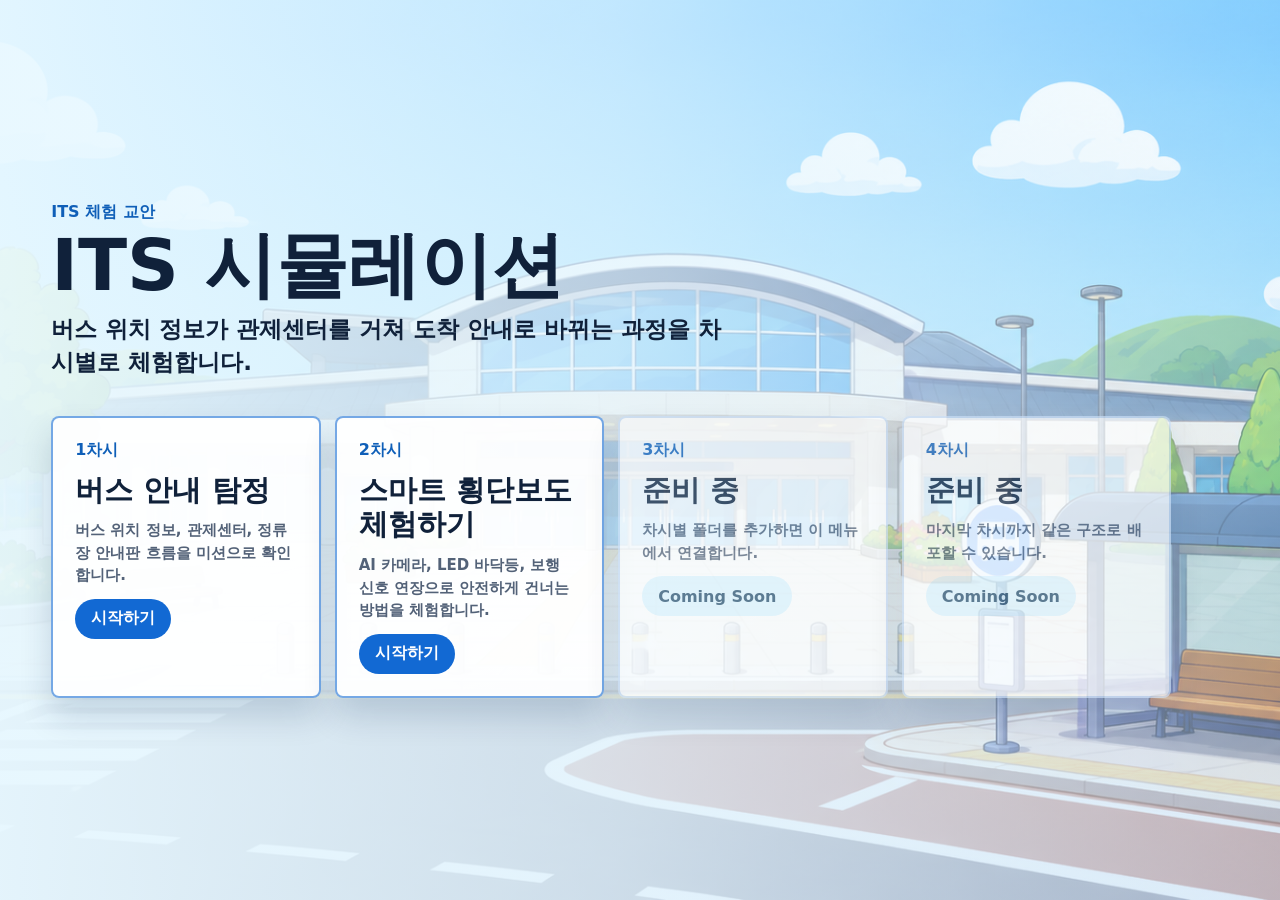
==== commit c2fdc0be: "Add lesson2 smart crosswalk simulation" ====
--- a/index.html
+++ b/index.html
@@ -20,19 +20,19 @@
           </header>
 
           <section class="lesson-grid" aria-label="차시 목록">
-            <a class="lesson-card active" href="./lesson1/">
+            <a class="lesson-card active" href="./lesson1/index.html">
               <span>1차시</span>
               <strong>버스 안내 탐정</strong>
               <p>버스 위치 정보, 관제센터, 정류장 안내판 흐름을 미션으로 확인합니다.</p>
               <em>시작하기</em>
             </a>
 
-            <article class="lesson-card locked">
+            <a class="lesson-card active" href="./lesson2/index.html">
               <span>2차시</span>
-              <strong>준비 중</strong>
-              <p>다음 시뮬레이션을 추가할 수 있는 자리입니다.</p>
-              <em>Coming Soon</em>
-            </article>
+              <strong>스마트 횡단보도 체험하기</strong>
+              <p>AI 카메라, LED 바닥등, 보행 신호 연장으로 안전하게 건너는 방법을 체험합니다.</p>
+              <em>시작하기</em>
+            </a>
 
             <article class="lesson-card locked">
               <span>3차시</span>
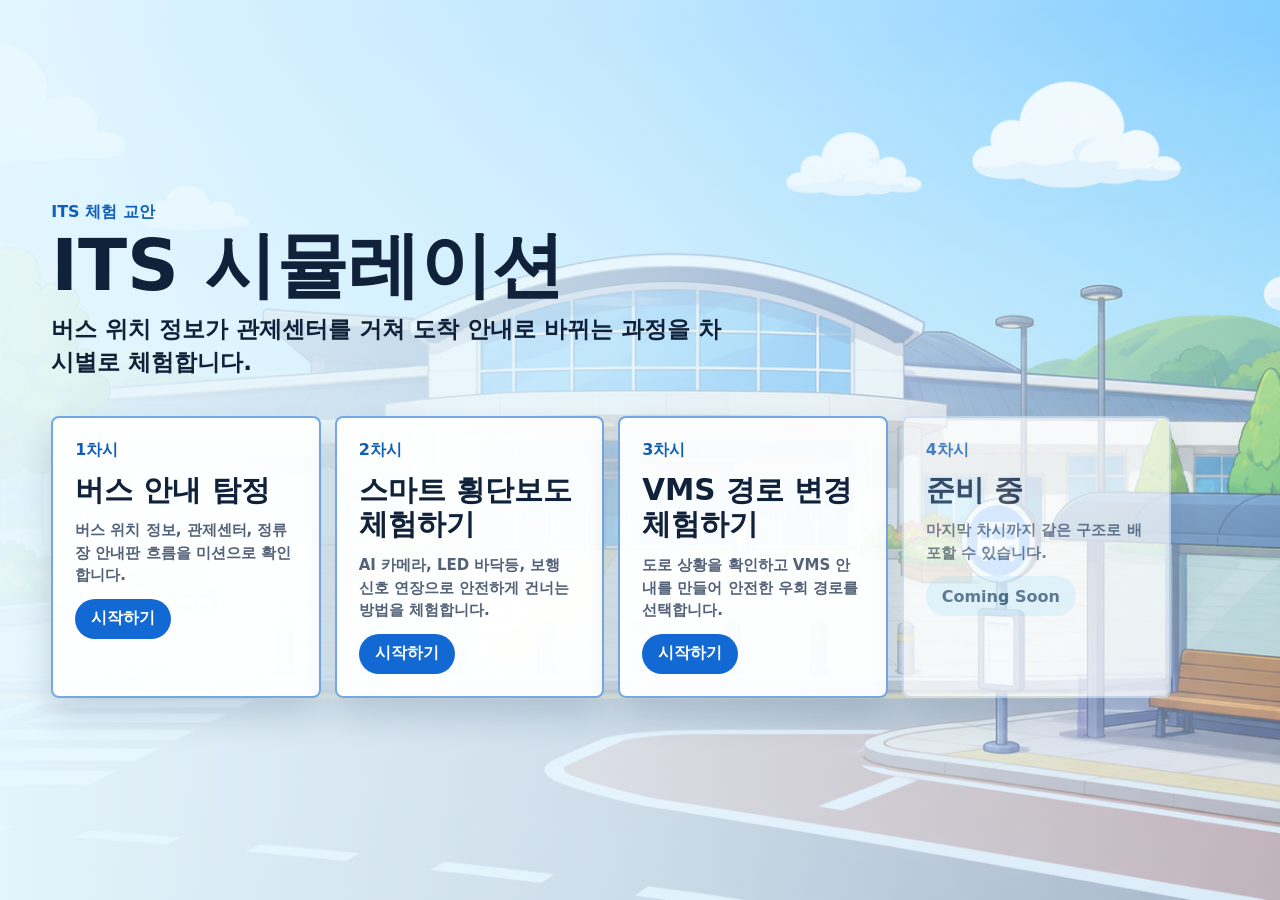
==== commit 3758f8be: "Add lesson3 VMS route simulation" ====
--- a/index.html
+++ b/index.html
@@ -34,12 +34,12 @@
               <em>시작하기</em>
             </a>
 
-            <article class="lesson-card locked">
+            <a class="lesson-card active" href="./lesson3/index.html">
               <span>3차시</span>
-              <strong>준비 중</strong>
-              <p>차시별 폴더를 추가하면 이 메뉴에서 연결합니다.</p>
-              <em>Coming Soon</em>
-            </article>
+              <strong>VMS 경로 변경 체험하기</strong>
+              <p>도로 상황을 확인하고 VMS 안내를 만들어 안전한 우회 경로를 선택합니다.</p>
+              <em>시작하기</em>
+            </a>
 
             <article class="lesson-card locked">
               <span>4차시</span>
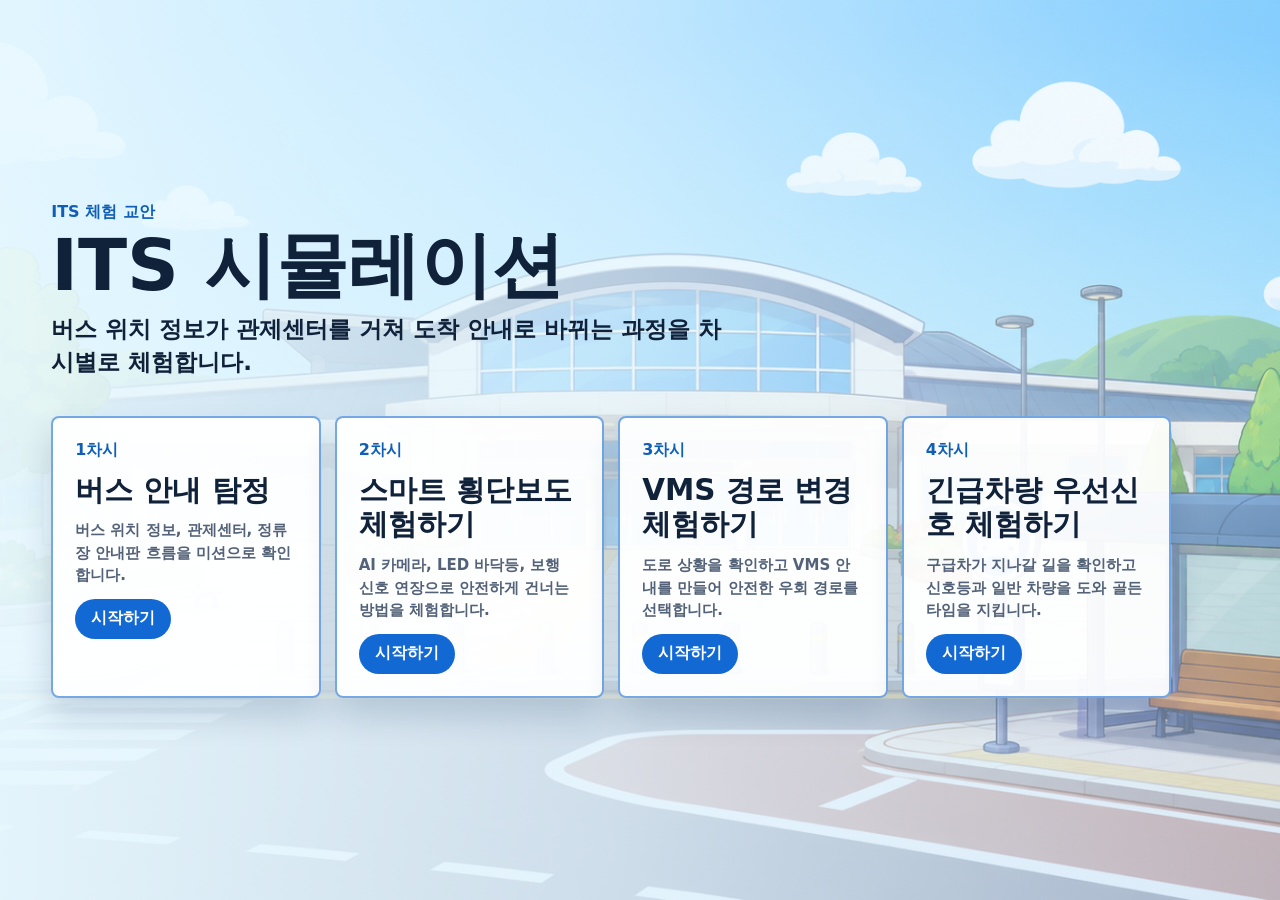
==== commit e6f1d1e9: "Add lesson4 emergency vehicle signal simulation" ====
--- a/index.html
+++ b/index.html
@@ -41,12 +41,12 @@
               <em>시작하기</em>
             </a>
 
-            <article class="lesson-card locked">
+            <a class="lesson-card active" href="./lesson4/index.html">
               <span>4차시</span>
-              <strong>준비 중</strong>
-              <p>마지막 차시까지 같은 구조로 배포할 수 있습니다.</p>
-              <em>Coming Soon</em>
-            </article>
+              <strong>긴급차량 우선신호 체험하기</strong>
+              <p>구급차가 지나갈 길을 확인하고 신호등과 일반 차량을 도와 골든타임을 지킵니다.</p>
+              <em>시작하기</em>
+            </a>
           </section>
         </div>
       </section>
